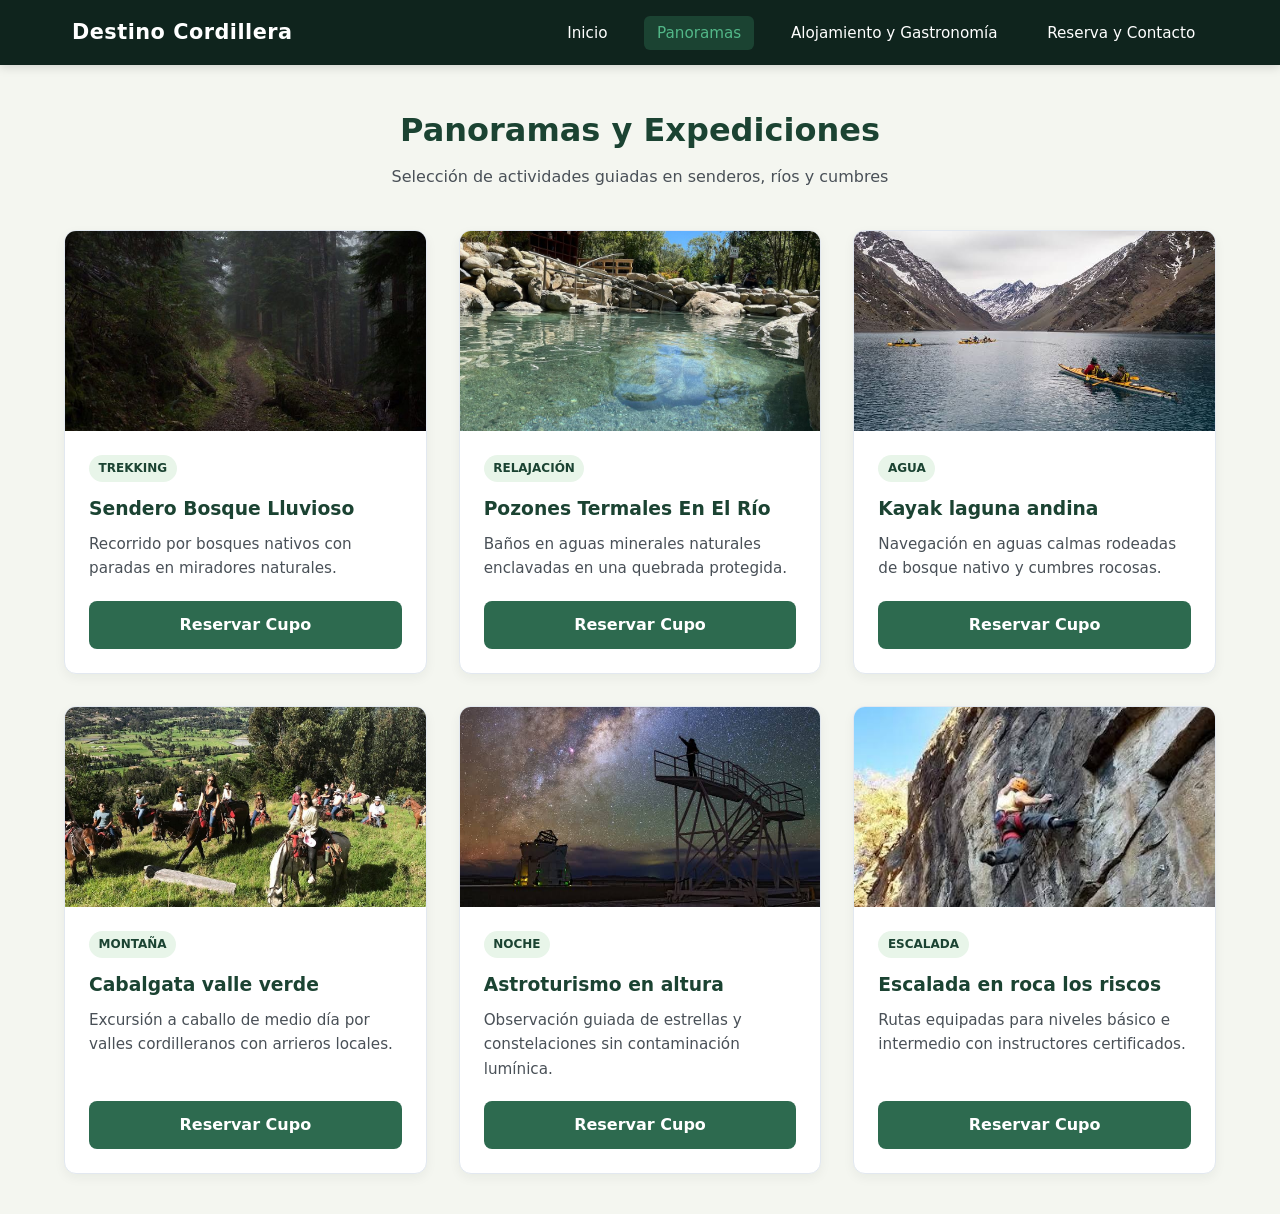
==== pagina1.html @ b90fb6ec "catalogo de actividades y imagenes de estas" ====
<!DOCTYPE html>
<html lang="es">
<head>
  <meta charset="UTF-8">
  <meta name="viewport" content="width=device-width, initial-scale=1.0">
  <title>Destino Cordillera - Panoramas</title>
  <link rel="stylesheet" href="css/styles.css">
</head>
<body>
  <header>
    <nav>
      <a href="index.html" class="logo">Destino Cordillera</a>
      <ul class="nav-links">
        <li><a href="index.html">Inicio</a></li>
        <li><a href="pagina1.html" class="active">Panoramas</a></li>
        <li><a href="pagina2.html">Alojamiento y Gastronomía</a></li>
        <li><a href="pagina3.html">Reserva y Contacto</a></li>
      </ul>
    </nav>
  </header>

  <main>
    <h1 class="section-title">Panoramas y Expediciones</h1>
    <p class="section-subtitle">Selección de actividades guiadas en senderos, ríos y cumbres</p>

    <div class="cards-grid">
      <article class="card">
        <img src="img/Sendero Bosque Lluvioso.jpg" alt="Sendero Bosque Lluvioso">
        <div class="card-content">
          <span class="card-tag">Trekking</span>
          <h3>Sendero Bosque Lluvioso</h3>
          <p>Recorrido por bosques nativos con paradas en miradores naturales.</p>
          <a href="pagina3.html" class="btn">Reservar Cupo</a>
        </div>
      </article>

      <article class="card">
        <img src="img/Pozones Termales En El Río.jpg" alt="Pozones Termales En El Río">
        <div class="card-content">
          <span class="card-tag">Relajación</span>
          <h3>Pozones Termales En El Río</h3>
          <p>Baños en aguas minerales naturales enclavadas en una quebrada protegida.</p>
          <a href="pagina3.html" class="btn">Reservar Cupo</a>
        </div>
      </article>

      <article class="card">
        <img src="img/Kayak laguna andina.jpg" alt="Kayak laguna andina">
        <div class="card-content">
          <span class="card-tag">Agua</span>
          <h3>Kayak laguna andina</h3>
          <p>Navegación en aguas calmas rodeadas de bosque nativo y cumbres rocosas.</p>
          <a href="pagina3.html" class="btn">Reservar Cupo</a>
        </div>
      </article>

      <article class="card">
        <img src="img/Cabalgata valle verde.jpg" alt="Cabalgata valle verde">
        <div class="card-content">
          <span class="card-tag">Montaña</span>
          <h3>Cabalgata valle verde</h3>
          <p>Excursión a caballo de medio día por valles cordilleranos con arrieros locales.</p>
          <a href="pagina3.html" class="btn">Reservar Cupo</a>
        </div>
      </article>

      <article class="card">
        <img src="img/Astroturismo en altura.jpg" alt="Astroturismo en altura">
        <div class="card-content">
          <span class="card-tag">Noche</span>
          <h3>Astroturismo en altura</h3>
          <p>Observación guiada de estrellas y constelaciones sin contaminación lumínica.</p>
          <a href="pagina3.html" class="btn">Reservar Cupo</a>
        </div>
      </article>

      <article class="card">
        <img src="img/Escalada en roca los riscos.jpg" alt="Escalada en roca los riscos">
        <div class="card-content">
          <span class="card-tag">Escalada</span>
          <h3>Escalada en roca los riscos</h3>
          <p>Rutas equipadas para niveles básico e intermedio con instructores certificados.</p>
          <a href="pagina3.html" class="btn">Reservar Cupo</a>
        </div>
      </article>
    </div>
  </main>
</body>
</html>
---- css/styles.css ----
:root {
  --verde-oscuro: #0f241d;
  --verde-bosque: #1b4332;
  --verde-acento: #2d6a4f;
  --verde-claro: #52b788;
  --crema-fondo: #f4f6f0;
  --blanco: #ffffff;
  --texto-principal: #1c2826;
  --texto-secundario: #495057;
  --borde-suave: #e2e8f0;
}

* {
  box-sizing: border-box;
  margin: 0;
  padding: 0;
}

body {
  font-family: 'Segoe UI', system-ui, -apple-system, sans-serif;
  background-color: var(--crema-fondo);
  color: var(--texto-principal);
  line-height: 1.6;
  display: flex;
  flex-direction: column;
  min-height: 100vh;
}

header {
  background-color: var(--verde-oscuro);
  position: sticky;
  top: 0;
  z-index: 1000;
  box-shadow: 0 2px 10px rgba(0, 0, 0, 0.15);
}

nav {
  max-width: 1200px;
  margin: 0 auto;
  padding: 1rem 2rem;
  display: flex;
  justify-content: space-between;
  align-items: center;
}

.logo {
  color: var(--blanco);
  font-size: 1.3rem;
  font-weight: 700;
  text-decoration: none;
  letter-spacing: 0.5px;
}

.nav-links {
  list-style: none;
  display: flex;
  gap: 1.5rem;
}

.nav-links a {
  color: var(--blanco);
  text-decoration: none;
  font-weight: 500;
  font-size: 0.95rem;
  padding: 0.5rem 0.8rem;
  border-radius: 6px;
}

.nav-links a:hover,
.nav-links a.active {
  background-color: var(--verde-bosque);
  color: var(--verde-claro);
}

main {
  flex: 1;
  max-width: 1200px;
  margin: 0 auto;
  padding: 2.5rem 1.5rem;
  width: 100%;
}

.hero {
  background: linear-gradient(135deg, var(--verde-oscuro), var(--verde-bosque));
  color: var(--blanco);
  border-radius: 16px;
  padding: 4rem 2rem;
  text-align: center;
  margin-bottom: 3rem;
}

.hero h1 {
  font-size: 2.5rem;
  margin-bottom: 1rem;
}

.hero p {
  font-size: 1.15rem;
  color: #d8f3dc;
  max-width: 700px;
  margin: 0 auto 2rem;
}

.section-title {
  text-align: center;
  color: var(--verde-bosque);
  font-size: 2rem;
  margin-bottom: 0.5rem;
}

.section-subtitle {
  text-align: center;
  color: var(--texto-secundario);
  margin-bottom: 2.5rem;
}

.cards-grid {
  display: grid;
  grid-template-columns: repeat(auto-fill, minmax(320px, 1fr));
  gap: 2rem;
}

.card {
  background-color: var(--blanco);
  border-radius: 12px;
  overflow: hidden;
  border: 1px solid var(--borde-suave);
  box-shadow: 0 4px 12px rgba(15, 36, 29, 0.05);
  display: flex;
  flex-direction: column;
}

.card img {
  width: 100%;
  height: 200px;
  object-fit: cover;
}

.card-content {
  padding: 1.5rem;
  display: flex;
  flex-direction: column;
  flex: 1;
}

.card-tag {
  align-self: flex-start;
  background-color: #e8f5e9;
  color: var(--verde-bosque);
  font-size: 0.75rem;
  font-weight: 700;
  text-transform: uppercase;
  padding: 0.25rem 0.6rem;
  border-radius: 20px;
  margin-bottom: 0.75rem;
}

.card h3 {
  color: var(--verde-bosque);
  margin-bottom: 0.5rem;
}

.card p {
  color: var(--texto-secundario);
  font-size: 0.95rem;
  margin-bottom: 1.25rem;
  flex: 1;
}

.btn {
  display: inline-block;
  background-color: var(--verde-acento);
  color: var(--blanco);
  padding: 0.7rem 1.4rem;
  border-radius: 8px;
  text-decoration: none;
  font-weight: 600;
  border: none;
  cursor: pointer;
  text-align: center;
}

.btn:hover {
  background-color: var(--verde-bosque);
}

.btn-secondary {
  background-color: transparent;
  border: 2px solid var(--blanco);
  margin-left: 0.5rem;
}

.btn-secondary:hover {
  background-color: var(--blanco);
  color: var(--verde-bosque);
}

.table-container {
  background-color: var(--blanco);
  border-radius: 12px;
  overflow-x: auto;
  border: 1px solid var(--borde-suave);
  box-shadow: 0 4px 12px rgba(0, 0, 0, 0.05);
}

table {
  width: 100%;
  border-collapse: collapse;
  text-align: left;
}

thead {
  background-color: var(--verde-bosque);
  color: var(--blanco);
}

th, td {
  padding: 1.2rem 1.5rem;
  border-bottom: 1px solid var(--borde-suave);
}

tbody tr:hover {
  background-color: #f8faf9;
}

.form-layout {
  display: grid;
  grid-template-columns: 2fr 1fr;
  gap: 2.5rem;
}

.form-box {
  background-color: var(--blanco);
  padding: 2.5rem;
  border-radius: 12px;
  border: 1px solid var(--borde-suave);
  box-shadow: 0 4px 12px rgba(0, 0, 0, 0.05);
}

.form-group {
  margin-bottom: 1.5rem;
}

.form-group label {
  display: block;
  font-weight: 600;
  margin-bottom: 0.5rem;
  color: var(--verde-bosque);
}

.form-group input,
.form-group select,
.form-group textarea {
  width: 100%;
  padding: 0.8rem;
  border: 1px solid #cbd5e1;
  border-radius: 6px;
  font-size: 0.95rem;
  font-family: inherit;
}

.form-group input:focus,
.form-group select:focus,
.form-group textarea:focus {
  outline: none;
  border-color: var(--verde-claro);
  box-shadow: 0 0 0 3px rgba(82, 183, 136, 0.2);
}

.contact-info {
  background-color: var(--blanco);
  padding: 2rem;
  border-radius: 12px;
  border: 1px solid var(--borde-suave);
  height: fit-content;
}

.contact-info h3 {
  color: var(--verde-bosque);
  margin-bottom: 1rem;
}

.contact-info p {
  margin-bottom: 0.8rem;
  font-size: 0.95rem;
  color: var(--texto-secundario);
}

footer {
  background-color: var(--verde-oscuro);
  color: #adb5bd;
  text-align: center;
  padding: 2rem;
  font-size: 0.9rem;
  margin-top: auto;
}

@media (max-width: 768px) {
  nav {
    flex-direction: column;
    gap: 1rem;
  }
  .form-layout {
    grid-template-columns: 1fr;
  }
  .hero h1 {
    font-size: 2rem;
  }
}
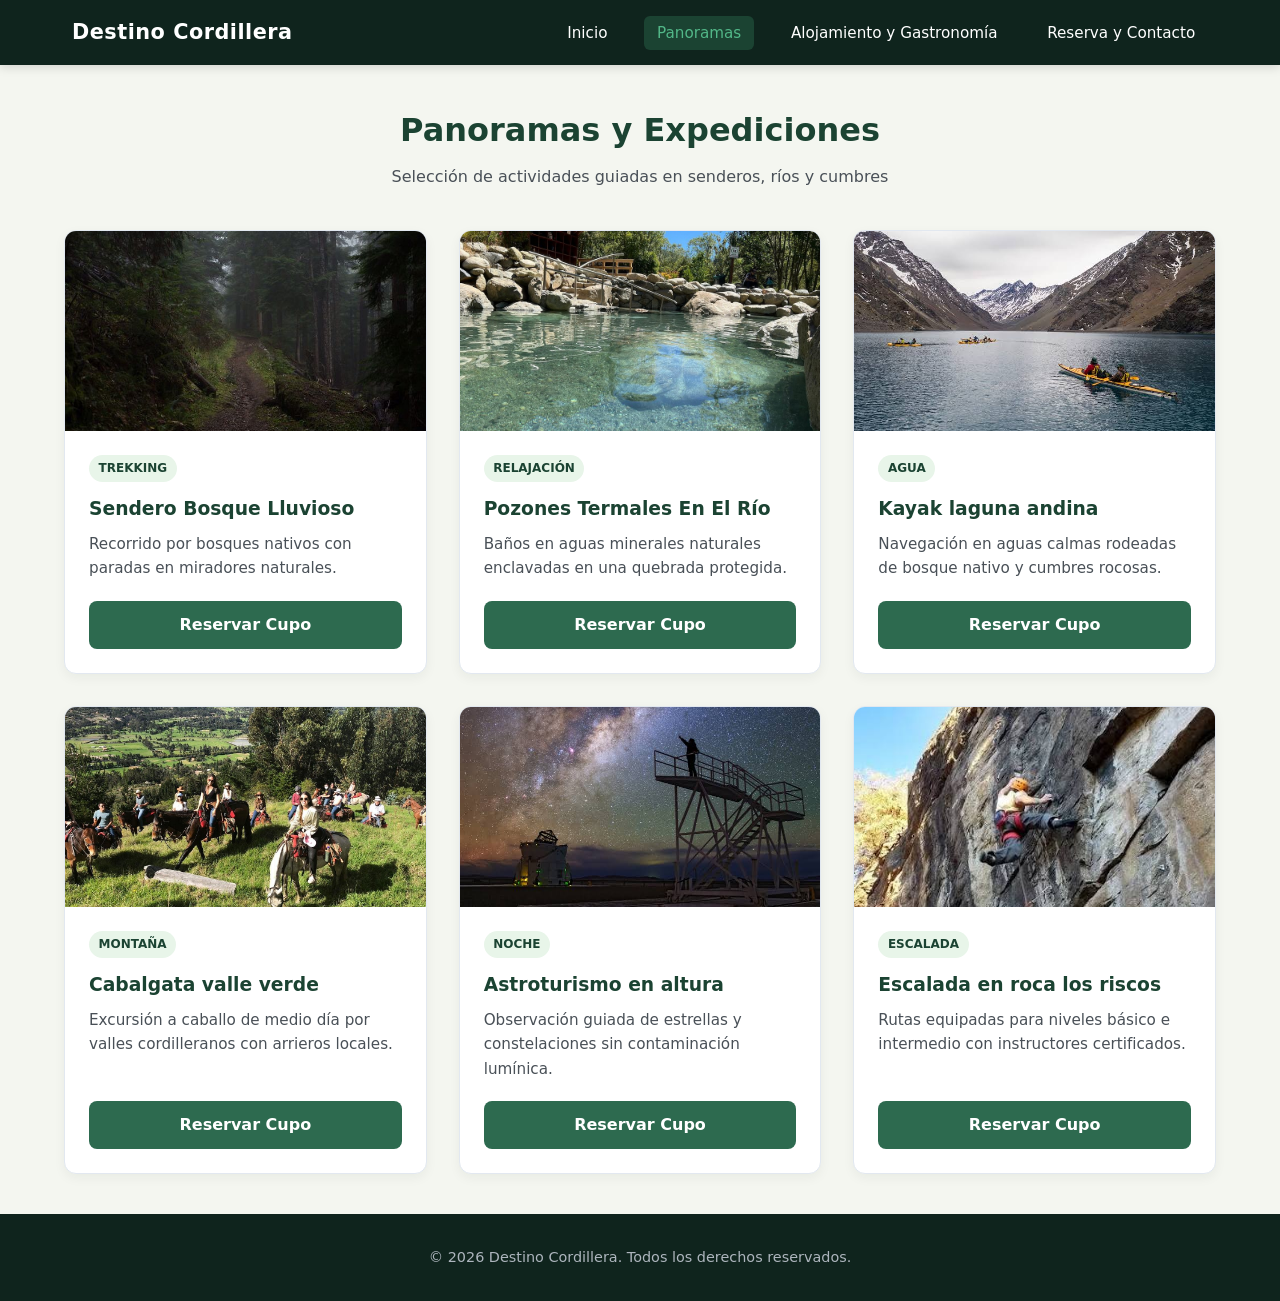
==== commit 55024048: "Footer de la página 1 y 2" ====
--- a/pagina1.html
+++ b/pagina1.html
@@ -85,5 +85,8 @@
       </article>
     </div>
   </main>
+  <footer>
+    <p>&copy; 2026 Destino Cordillera. Todos los derechos reservados.</p>
+  </footer>
 </body>
 </html>
--- a/css/styles.css
+++ b/css/styles.css
@@ -293,6 +293,36 @@
   padding: 2rem;
   font-size: 0.9rem;
   margin-top: auto;
+}
+
+.espacio-arriba {
+    margin-top: 60px;
+}
+
+.tabla-servicios {
+    width: 100%;
+    border-collapse: collapse;
+    background-color: #ffffff;
+    box-shadow: 0 2px 8px rgba(0, 0, 0, 0.08);
+    border-radius: 8px;
+    overflow: hidden;
+}
+
+.tabla-servicios th, 
+.tabla-servicios td {
+    padding: 12px 16px;
+    text-align: left;
+    border-bottom: 1px solid #e0e0e0;
+}
+
+.tabla-servicios th {
+    background-color: #2d5a27;
+    color: white;
+    font-weight: 600;
+}
+
+.tabla-servicios tr:hover {
+    background-color: #f9f9f9;
 }
 
 @media (max-width: 768px) {
